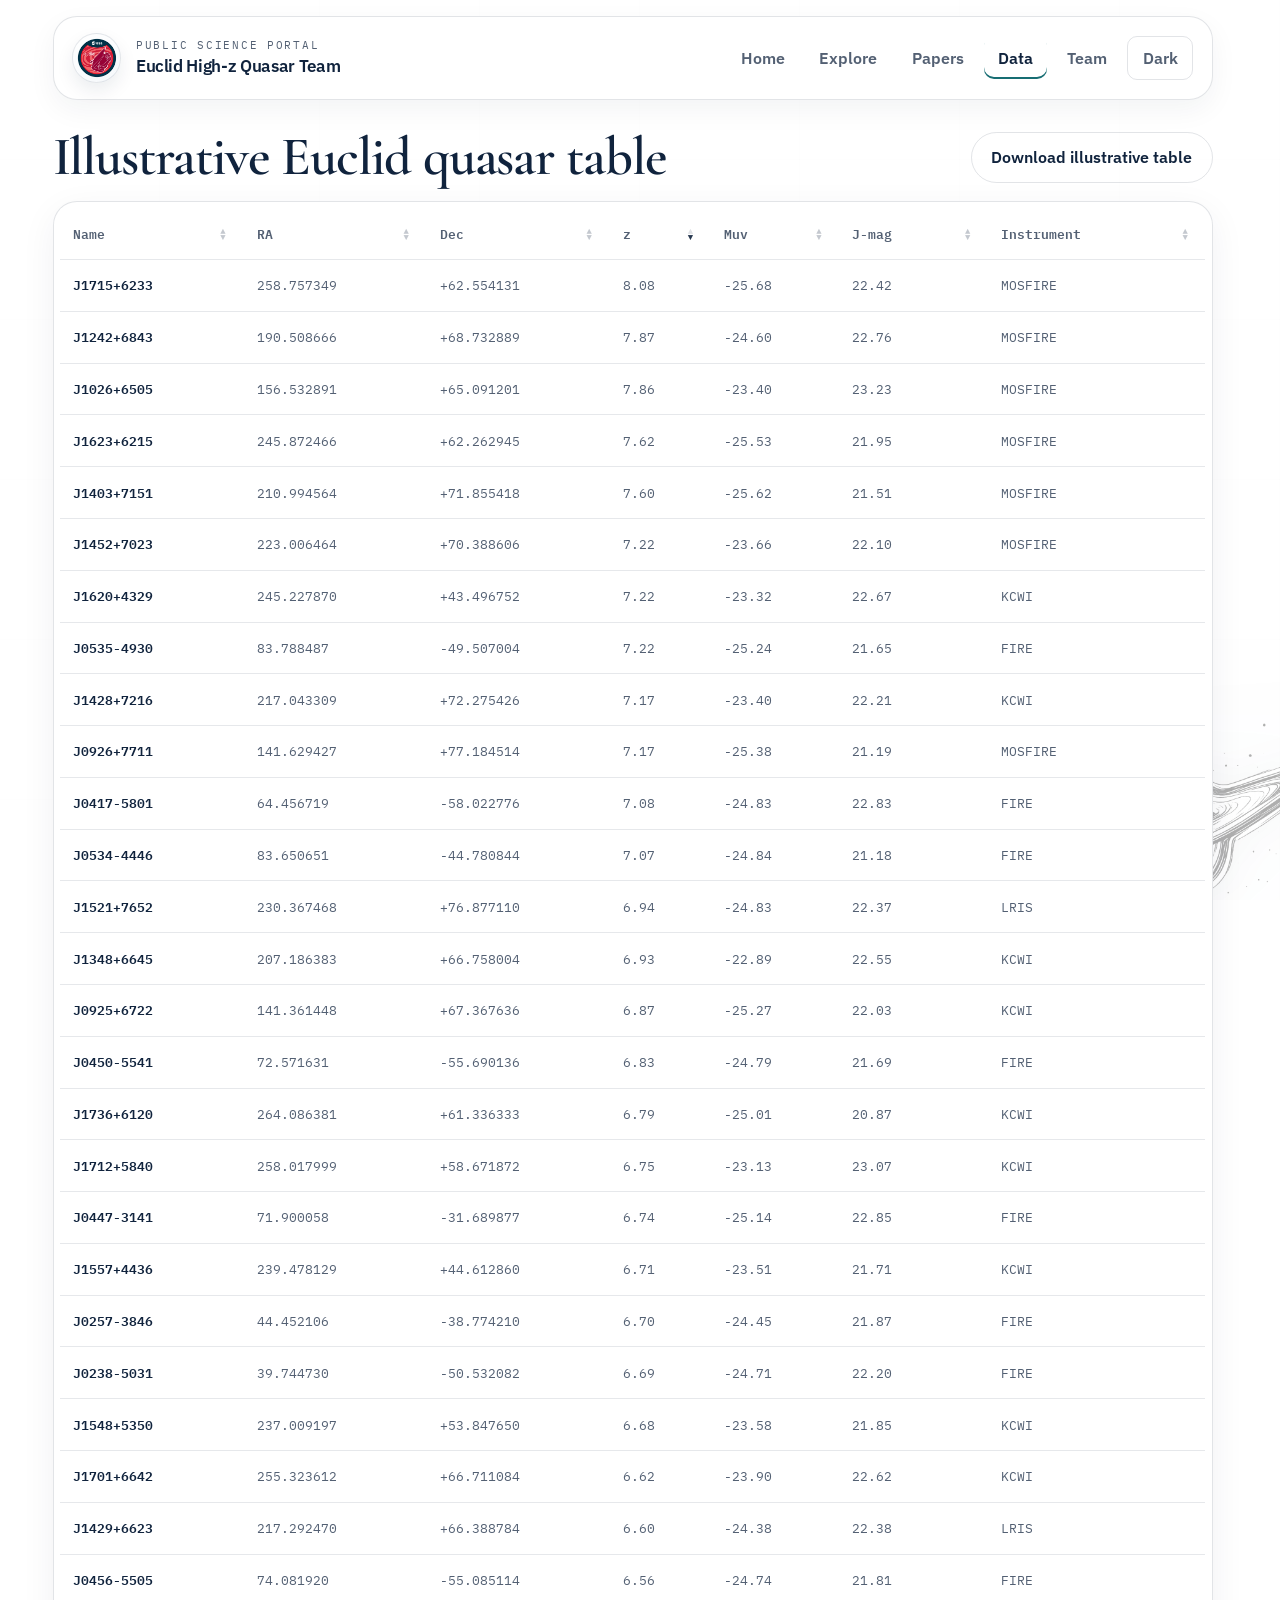
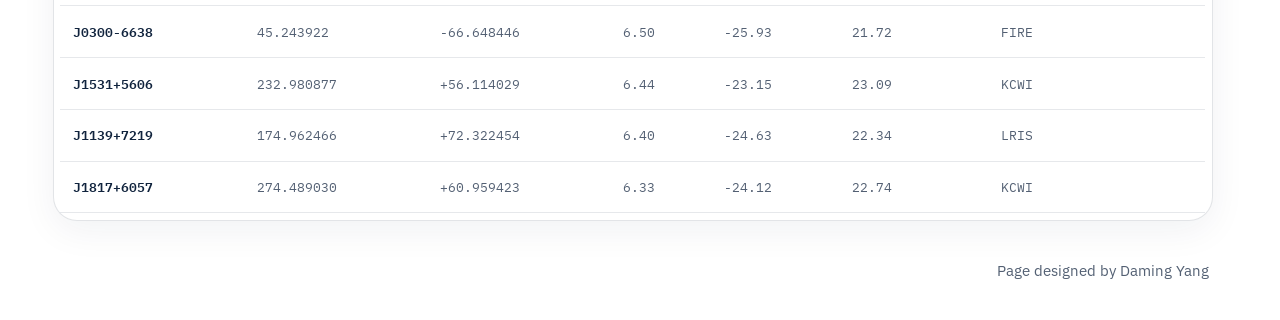
==== data.html @ b9febaca "Publish full public demo with synthetic quasar dataset" ====
<!DOCTYPE html>
<html lang="en">
  <head>
    <meta charset="UTF-8" />
    <meta name="viewport" content="width=device-width, initial-scale=1.0" />
    <title>Data | Euclid High-z Quasar Team</title>
    <meta
      name="description"
      content="Prototype public data page for the Euclid high-z quasar team."
    />
    <script>
      (function () {
        try {
          var theme = localStorage.getItem("euclid-site-theme");
          document.documentElement.dataset.theme =
            theme === "dark" || theme === "light" ? theme : "light";
        } catch (error) {
          document.documentElement.dataset.theme = "light";
        }
      })();
    </script>
    <link rel="icon" type="image/png" href="assets/logo/icon.png" />
    <link rel="preload" as="image" href="assets/test/bh.png" />
    <link rel="preload" as="image" href="assets/test/bh_light.png" />
    <link rel="stylesheet" href="assets/styles.css" />
    <script defer src="assets/published-sample.js"></script>
    <script defer src="assets/site-data.js"></script>
    <script defer src="assets/site.js"></script>
  </head>
  <body data-page="data">
    <div class="site-scene" aria-hidden="true">
      <img
        class="site-blackhole-image site-blackhole-light"
        src="assets/test/bh_light.png"
        alt=""
        loading="eager"
        decoding="async"
        fetchpriority="high"
      />
      <img
        class="site-blackhole-image site-blackhole-dark"
        src="assets/test/bh.png"
        alt=""
        loading="eager"
        decoding="async"
        fetchpriority="high"
      />
    </div>
    <div class="site-shell">
      <header class="site-header">
        <a class="brand" href="index.html">
          <img class="brand-logo" src="assets/logo/Euclid_logo.png" alt="Euclid logo" />
          <span class="brand-copy">
            <small>Public Science Portal</small>
            <strong>Euclid High-z Quasar Team</strong>
          </span>
        </a>
        <nav class="site-nav" aria-label="Primary">
          <a data-nav="home" href="index.html">Home</a>
          <a data-nav="explore" href="explore.html">Explore</a>
          <a data-nav="papers" href="papers.html">Papers</a>
          <a data-nav="data" href="data.html">Data</a>
          <a data-nav="team" href="team.html">Team</a>
          <button class="site-theme-toggle" type="button" data-theme-toggle>Dark</button>
        </nav>
      </header>

      <main>
        <section class="card-section">
          <div class="section-heading section-heading-row">
            <h2>Illustrative Euclid quasar table</h2>
            <a
              class="button secondary"
              href="downloads/euclid-published-sample.csv"
              download
              >Download illustrative table</a
            >
          </div>
          <div class="table-shell">
            <table class="catalog-table">
              <thead>
                <tr>
                  <th scope="col" aria-sort="none">
                    <button class="table-sort" type="button" data-sort-key="name" data-sort-type="string">
                      <span>Name</span>
                      <span class="table-sort-indicator" aria-hidden="true"></span>
                    </button>
                  </th>
                  <th scope="col" aria-sort="none">
                    <button class="table-sort" type="button" data-sort-key="ra" data-sort-type="number">
                      <span>RA</span>
                      <span class="table-sort-indicator" aria-hidden="true"></span>
                    </button>
                  </th>
                  <th scope="col" aria-sort="none">
                    <button class="table-sort" type="button" data-sort-key="dec" data-sort-type="number">
                      <span>Dec</span>
                      <span class="table-sort-indicator" aria-hidden="true"></span>
                    </button>
                  </th>
                  <th scope="col" aria-sort="none">
                    <button class="table-sort" type="button" data-sort-key="redshift" data-sort-type="number">
                      <span>z</span>
                      <span class="table-sort-indicator" aria-hidden="true"></span>
                    </button>
                  </th>
                  <th scope="col" aria-sort="none">
                    <button class="table-sort" type="button" data-sort-key="muv" data-sort-type="number">
                      <span>Muv</span>
                      <span class="table-sort-indicator" aria-hidden="true"></span>
                    </button>
                  </th>
                  <th scope="col" aria-sort="none">
                    <button class="table-sort" type="button" data-sort-key="jmag" data-sort-type="number">
                      <span>J-mag</span>
                      <span class="table-sort-indicator" aria-hidden="true"></span>
                    </button>
                  </th>
                  <th scope="col" aria-sort="none">
                    <button class="table-sort" type="button" data-sort-key="instrument" data-sort-type="string">
                      <span>Instrument</span>
                      <span class="table-sort-indicator" aria-hidden="true"></span>
                    </button>
                  </th>
                </tr>
              </thead>
              <tbody id="catalog-table-body"></tbody>
            </table>
          </div>
        </section>

      </main>

      <footer class="site-footer">
        <p></p>
        <p>Page designed by Daming Yang</p>
      </footer>

      <div class="catalog-popover" id="catalog-popover" hidden></div>
    </div>
  </body>
</html>
---- assets/styles.css ----
@import url("https://fonts.googleapis.com/css2?family=Cormorant+Garamond:wght@500;600;700&family=IBM+Plex+Mono:wght@400;500&family=IBM+Plex+Sans:wght@400;500;600&display=swap");

@view-transition {
  navigation: auto;
}

:root {
  --page-background: #ffffff;
  --bg: #ffffff;
  --bg-strong: #ffffff;
  --surface: #ffffff;
  --surface-strong: #ffffff;
  --surface-soft: #f8fafc;
  --surface-muted: rgba(16, 35, 61, 0.04);
  --surface-overlay: rgba(255, 255, 255, 0.98);
  --line: rgba(16, 35, 61, 0.12);
  --line-soft: rgba(16, 35, 61, 0.08);
  --ink: #10233d;
  --ink-soft: rgba(16, 35, 61, 0.72);
  --navy: #10233d;
  --teal: #176d73;
  --teal-soft: #8ec2c0;
  --coral: #d97960;
  --gold: #ccb15e;
  --shadow: 0 10px 36px rgba(16, 35, 61, 0.06);
  --header-shadow: 0 10px 28px rgba(16, 35, 61, 0.05);
  --brand-logo-bg: linear-gradient(145deg, rgba(255, 255, 255, 0.98), rgba(245, 248, 251, 0.92));
  --brand-logo-border: rgba(16, 35, 61, 0.1);
  --brand-logo-shadow: 0 8px 18px rgba(16, 35, 61, 0.08);
  --frame-strong: var(--navy);
  --frame-soft: rgba(16, 35, 61, 0.18);
  --button-primary-ink: #ffffff;
  --button-secondary-border: rgba(16, 35, 61, 0.12);
  --paper-button-active: rgba(16, 35, 61, 0.04);
  --grid-line: rgba(16, 35, 61, 0.03);
  --plot-stroke: rgba(16, 35, 61, 0.16);
  --plot-text: rgba(16, 35, 61, 0.82);
  --plot-frame-fill: rgba(247, 250, 252, 0.92);
  --plot-frame-stroke: rgba(16, 35, 61, 0.22);
  --literature-point: rgba(16, 35, 61, 0.2);
  --other-point: rgba(103, 116, 138, 0.52);
  --other-point-stroke: rgba(16, 35, 61, 0.28);
  --plot-label-color: rgba(16, 35, 61, 0.82);
  --plot-preview-shadow: 0 22px 50px rgba(16, 35, 61, 0.16);
  --plot-preview-hover-shadow: 0 24px 58px rgba(16, 35, 61, 0.2);
  --sky-boundary-stroke: rgba(0, 0, 0, 0.9);
  --sky-grid-stroke: rgba(240, 236, 228, 0.18);
  --sky-label-color: rgba(244, 241, 232, 0.86);
  --sky-axis-label-color: rgba(0, 0, 0, 0.88);
  --sky-footprint-stroke: #78d6ef;
  --sky-galactic-stroke: rgba(244, 241, 232, 0.68);
  --sky-point-fill: #efaa91;
  --sky-point-stroke: rgba(244, 241, 232, 0.9);
  --sky-point-glow: rgba(239, 170, 145, 0.38);
  --popover-shadow: 0 30px 80px rgba(16, 35, 61, 0.16);
  --modal-backdrop: rgba(16, 35, 61, 0.26);
  --control-border-strong: rgba(16, 35, 61, 0.22);
  --table-row-line: rgba(16, 35, 61, 0.1);
  --euclid-point-stroke: rgba(16, 35, 61, 0.74);
  --euclid-point-glow: rgba(16, 35, 61, 0.14);
  --avatar-surface: linear-gradient(145deg, rgba(241, 246, 248, 0.96), rgba(230, 238, 242, 0.92));
  --avatar-figure: rgba(16, 35, 61, 0.9);
  --avatar-accent: rgba(23, 109, 115, 0.18);
  --popup-surface: #ffffff;
  --popup-surface-soft: #f8fafc;
  --popup-line: rgba(16, 35, 61, 0.12);
  --popup-line-soft: rgba(16, 35, 61, 0.08);
  --popup-ink: #10233d;
  --popup-ink-soft: rgba(16, 35, 61, 0.72);
  --theme-toggle-background: transparent;
  --theme-toggle-border: rgba(16, 35, 61, 0.12);
  --theme-toggle-ink: var(--ink-soft);
  --theme-bh-image: url("test/bh_light.png");
  --theme-bh-opacity: 0.32;
  --theme-bh-blend: multiply;
  --theme-bh-shadow:
    drop-shadow(0 0 16px rgba(16, 35, 61, 0.06))
    drop-shadow(0 0 48px rgba(16, 35, 61, 0.08));
  --radius-lg: 24px;
  --radius-md: 16px;
  --radius-sm: 12px;
  --content-width: min(1160px, calc(100vw - 2rem));
}

html[data-theme="dark"] {
  --page-background:
    radial-gradient(circle at 18% 16%, rgba(148, 155, 168, 0.1), transparent 26%),
    radial-gradient(circle at 78% 18%, rgba(255, 255, 255, 0.04), transparent 24%),
    radial-gradient(circle at 82% 84%, rgba(255, 255, 255, 0.03), transparent 20%),
    linear-gradient(180deg, #070809 0%, #090b0d 48%, #020203 100%);
  --bg: #070809;
  --bg-strong: rgba(7, 13, 27, 0.82);
  --surface: rgba(7, 13, 27, 0.76);
  --surface-strong: rgba(7, 13, 27, 0.82);
  --surface-soft: rgba(16, 26, 42, 0.9);
  --surface-muted: rgba(244, 241, 232, 0.08);
  --surface-overlay: rgba(10, 16, 29, 0.98);
  --line: rgba(221, 233, 255, 0.18);
  --line-soft: rgba(221, 233, 255, 0.12);
  --ink: #f5f8ff;
  --ink-soft: rgba(226, 235, 255, 0.76);
  --navy: #f4f1e8;
  --teal: #70c8f1;
  --teal-soft: #8ec2c0;
  --coral: #e59b83;
  --gold: #dfcb86;
  --shadow: 0 24px 60px rgba(0, 0, 0, 0.28);
  --header-shadow: 0 24px 60px rgba(0, 0, 0, 0.28);
  --brand-logo-bg: linear-gradient(145deg, rgba(17, 28, 48, 0.96), rgba(10, 17, 29, 0.96));
  --brand-logo-border: rgba(221, 233, 255, 0.14);
  --brand-logo-shadow: 0 8px 24px rgba(0, 0, 0, 0.28);
  --frame-strong: rgba(244, 241, 232, 0.96);
  --frame-soft: rgba(240, 236, 228, 0.82);
  --button-primary-ink: #08090b;
  --button-secondary-border: rgba(221, 233, 255, 0.18);
  --paper-button-active: rgba(244, 241, 232, 0.08);
  --grid-line: rgba(240, 236, 228, 0.06);
  --plot-stroke: rgba(240, 236, 228, 0.14);
  --plot-text: rgba(226, 235, 255, 0.78);
  --plot-frame-fill: rgba(10, 16, 29, 0.76);
  --plot-frame-stroke: rgba(221, 233, 255, 0.18);
  --literature-point: rgba(240, 236, 228, 0.24);
  --other-point: rgba(214, 213, 210, 0.34);
  --other-point-stroke: rgba(244, 241, 232, 0.18);
  --plot-label-color: rgba(226, 235, 255, 0.72);
  --plot-preview-shadow: 0 24px 58px rgba(0, 0, 0, 0.34);
  --plot-preview-hover-shadow: 0 26px 64px rgba(0, 0, 0, 0.42);
  --sky-boundary-stroke: rgba(244, 241, 232, 0.32);
  --sky-grid-stroke: rgba(240, 236, 228, 0.18);
  --sky-label-color: rgba(244, 241, 232, 0.86);
  --sky-axis-label-color: rgba(244, 241, 232, 0.86);
  --sky-footprint-stroke: #78d6ef;
  --sky-galactic-stroke: rgba(244, 241, 232, 0.68);
  --sky-point-fill: #efaa91;
  --sky-point-stroke: rgba(244, 241, 232, 0.9);
  --sky-point-glow: rgba(239, 170, 145, 0.38);
  --popover-shadow: 0 30px 80px rgba(0, 0, 0, 0.42);
  --modal-backdrop: rgba(3, 8, 15, 0.58);
  --control-border-strong: rgba(221, 233, 255, 0.22);
  --table-row-line: rgba(221, 233, 255, 0.12);
  --euclid-point-stroke: rgba(244, 241, 232, 0.88);
  --euclid-point-glow: rgba(239, 170, 145, 0.26);
  --avatar-surface: linear-gradient(145deg, rgba(18, 29, 47, 0.96), rgba(11, 18, 31, 0.94));
  --avatar-figure: rgba(244, 241, 232, 0.94);
  --avatar-accent: rgba(112, 200, 241, 0.16);
  --theme-toggle-background: rgba(244, 241, 232, 0.06);
  --theme-toggle-border: rgba(244, 241, 232, 0.18);
  --theme-toggle-ink: #f4f1e8;
  --theme-bh-image: url("test/bh.png");
  --theme-bh-opacity: 0.74;
  --theme-bh-blend: screen;
  --theme-bh-shadow:
    drop-shadow(0 0 18px rgba(255, 214, 164, 0.08))
    drop-shadow(0 0 80px rgba(255, 214, 164, 0.08));
}

* {
  box-sizing: border-box;
}

html {
  scroll-behavior: smooth;
  overflow-y: scroll;
  scrollbar-gutter: stable;
}

body {
  margin: 0;
  color: var(--ink);
  font-family: "IBM Plex Sans", sans-serif;
  background: var(--page-background);
  min-height: 100vh;
}

body.has-modal {
  overflow: hidden;
}

main {
  view-transition-name: page-main;
}

.brand-logo {
  view-transition-name: brand-logo;
}

.brand-copy {
  view-transition-name: brand-copy;
}

.site-nav [data-nav="home"] {
  view-transition-name: nav-home;
}

.site-nav [data-nav="explore"] {
  view-transition-name: nav-explore;
}

.site-nav [data-nav="papers"] {
  view-transition-name: nav-papers;
}

.site-nav [data-nav="data"] {
  view-transition-name: nav-data;
}

.site-nav [data-nav="team"] {
  view-transition-name: nav-team;
}

::view-transition-old(page-main) {
  animation: page-fade-out 150ms ease both;
}

::view-transition-new(page-main) {
  animation: page-fade-in 240ms cubic-bezier(0.2, 0.8, 0.2, 1) both;
}

::view-transition-old(brand-logo),
::view-transition-new(brand-logo),
::view-transition-old(brand-copy),
::view-transition-new(brand-copy),
::view-transition-old(nav-home),
::view-transition-new(nav-home),
::view-transition-old(nav-explore),
::view-transition-new(nav-explore),
::view-transition-old(nav-papers),
::view-transition-new(nav-papers),
::view-transition-old(nav-data),
::view-transition-new(nav-data),
::view-transition-old(nav-team),
::view-transition-new(nav-team) {
  animation-duration: 180ms;
  animation-timing-function: ease;
}

@keyframes page-fade-out {
  from {
    opacity: 1;
    transform: translateY(0);
  }

  to {
    opacity: 0;
    transform: translateY(8px);
  }
}

@keyframes page-fade-in {
  from {
    opacity: 0;
    transform: translateY(10px);
  }

  to {
    opacity: 1;
    transform: translateY(0);
  }
}

body::before {
  content: "";
  position: fixed;
  inset: 0;
  pointer-events: none;
  background:
    linear-gradient(90deg, transparent 0, transparent calc(100% - 1px), var(--grid-line) calc(100% - 1px)),
    linear-gradient(180deg, transparent 0, transparent calc(100% - 1px), var(--grid-line) calc(100% - 1px));
  background-size: 160px 160px;
  opacity: 0.22;
}

.site-scene {
  position: fixed;
  inset: 0;
  overflow: hidden;
  pointer-events: none;
  z-index: 0;
}

.site-blackhole-image {
  position: absolute;
  right: clamp(-14rem, -10vw, -4rem);
  bottom: clamp(-12rem, -11vh, -4rem);
  width: clamp(30rem, 36vmax, 64rem);
  max-width: 62vw;
  aspect-ratio: 3 / 2;
  object-fit: contain;
  filter: var(--theme-bh-shadow);
  mix-blend-mode: var(--theme-bh-blend);
  opacity: 0;
  will-change: opacity, transform;
  transform: translateZ(0);
}

html[data-theme="light"] .site-blackhole-light {
  opacity: var(--theme-bh-opacity);
}

html[data-theme="dark"] .site-blackhole-dark {
  opacity: var(--theme-bh-opacity);
}

.plot-frame {
  fill: var(--plot-frame-fill);
  stroke: var(--plot-frame-stroke);
}

.plot-frame-outline {
  fill: none;
  stroke: var(--plot-frame-stroke);
  stroke-width: 1.1px;
  pointer-events: none;
}

a {
  color: inherit;
  text-decoration: none;
}

img {
  display: block;
  max-width: 100%;
}

.site-shell {
  width: var(--content-width);
  margin: 0 auto;
  padding: 1rem 0 2.5rem;
}

.site-header,
.site-footer,
.hero,
.plot-section,
.card-section,
.split-callout {
  position: relative;
  z-index: 1;
}

.site-header {
  display: flex;
  align-items: center;
  justify-content: space-between;
  gap: 1rem;
  margin-bottom: 2rem;
  padding: 1rem 1.15rem;
  border: 1px solid var(--line);
  border-radius: var(--radius-lg);
  background: var(--surface-strong);
  backdrop-filter: blur(10px);
  box-shadow: var(--header-shadow);
}

.brand {
  display: inline-flex;
  align-items: center;
  gap: 0.9rem;
}

.brand-copy {
  display: flex;
  flex-direction: column;
  gap: 0.12rem;
}

.brand strong,
.site-nav a,
.button,
.download-link {
  font-weight: 600;
}

.brand small,
.metric-strip span,
.plot-header span,
.small-note,
.site-footer p:last-child {
  color: var(--ink-soft);
}

.brand strong {
  font-size: 1.08rem;
  letter-spacing: -0.02em;
}

.brand small {
  text-transform: uppercase;
  letter-spacing: 0.16em;
  font-size: 0.68rem;
  font-family: "IBM Plex Mono", monospace;
}

.brand-logo {
  width: 3.1rem;
  height: 3.1rem;
  padding: 0.24rem;
  border-radius: 999px;
  background: var(--brand-logo-bg);
  border: 1px solid var(--brand-logo-border);
  box-shadow: var(--brand-logo-shadow);
  object-fit: contain;
  flex-shrink: 0;
}

.brand-mark {
  display: grid;
  place-items: center;
  width: 2.8rem;
  height: 2.8rem;
  border-radius: 12px;
  background: var(--navy);
  color: #fff;
  font-family: "IBM Plex Mono", monospace;
  letter-spacing: 0.08em;
}

.site-nav {
  display: flex;
  gap: 0.35rem;
  flex-wrap: wrap;
  align-items: center;
}

.site-nav a,
.site-theme-toggle {
  padding: 0.7rem 0.9rem;
  border-radius: 10px;
  color: var(--ink-soft);
  transition: color 150ms ease, box-shadow 150ms ease, background-color 150ms ease, transform 120ms ease, border-color 150ms ease;
}

.site-nav a.is-active {
  background: transparent;
  color: var(--ink);
  box-shadow: inset 0 -2px 0 var(--teal);
}

.site-theme-toggle {
  border: 1px solid var(--theme-toggle-border);
  background: var(--theme-toggle-background);
  color: var(--theme-toggle-ink);
  font: inherit;
  font-weight: 600;
  cursor: pointer;
}

.hero,
.split-callout {
  display: grid;
  grid-template-columns: minmax(0, 1.7fr) minmax(280px, 0.95fr);
  gap: 1.5rem;
  align-items: stretch;
}

.page-hero {
  margin-bottom: 2.4rem;
}

.team-intro-panel,
.hero-copy,
.hero-panel,
.plot-card,
.detail-card,
.info-card,
.paper-card,
.cutout-card,
.team-card,
.split-callout,
.table-shell {
  border: 1px solid var(--line);
  background: var(--surface);
  backdrop-filter: blur(16px);
  box-shadow: var(--shadow);
}

.team-intro-panel,
.hero-copy,
.hero-panel,
.split-callout {
  padding: clamp(1.4rem, 2vw, 2rem);
  border-radius: var(--radius-lg);
}

.team-intro-panel {
  background: var(--surface-strong);
  border-top: 4px solid var(--frame-soft);
}

.team-intro-layout {
  display: grid;
  grid-template-columns: minmax(220px, 0.75fr) minmax(0, 1.5fr);
  gap: 1.8rem;
  align-items: center;
}

.team-intro-copy h1 {
  font-size: clamp(2.5rem, 3.8vw, 3.5rem);
  max-width: none;
  white-space: nowrap;
  margin-bottom: 1rem;
}

.team-intro-copy .lede {
  margin-bottom: 1rem;
}

.hero-copy {
  min-height: 26rem;
  display: flex;
  flex-direction: column;
  justify-content: space-between;
  background: var(--surface-strong);
  color: var(--ink);
  border-top: 4px solid var(--frame-strong);
}

.hero-copy h1 {
  font-size: clamp(1.95rem, 3.4vw, 3.15rem);
  max-width: none;
}

.hero-title-line {
  display: block;
  white-space: nowrap;
}

.hero-copy .lede,
.hero-copy .eyebrow {
  color: var(--ink-soft);
}

.hero-panel {
  display: flex;
  flex-direction: column;
  justify-content: space-between;
  min-height: 26rem;
  background: var(--surface-strong);
  border-top: 4px solid var(--frame-soft);
}

.hero-panel.narrow {
  min-height: auto;
}

.team-consortium-logo {
  width: min(100%, 18rem);
  padding: 0.85rem 1rem;
  border-radius: 20px;
  background: var(--surface-strong);
  border: 1px solid var(--line-soft);
  object-fit: contain;
}

.eyebrow {
  margin: 0 0 0.7rem;
  text-transform: uppercase;
  letter-spacing: 0.18em;
  font-size: 0.72rem;
  font-family: "IBM Plex Mono", monospace;
  color: var(--teal);
}

h1,
h2,
h3 {
  margin: 0;
  font-family: "Cormorant Garamond", serif;
  font-weight: 600;
  letter-spacing: -0.02em;
}

h1 {
  font-size: clamp(2.7rem, 5.2vw, 4.8rem);
  line-height: 0.94;
  max-width: 12ch;
}

h2 {
  font-size: clamp(2.4rem, 5vw, 3.4rem);
  line-height: 0.95;
}

h3 {
  font-size: clamp(1.6rem, 3vw, 2rem);
}

.detail-card h3 {
  font-family: "IBM Plex Sans", sans-serif;
  font-size: clamp(1.85rem, 2.5vw, 2.25rem);
  font-weight: 600;
  letter-spacing: -0.03em;
  line-height: 1.05;
}

.lede,
.section-heading p,
.detail-card p,
.paper-card p,
.cutout-card p,
.team-card p,
.split-callout p,
.info-card p,
.hero-panel p {
  font-size: 1.02rem;
  line-height: 1.7;
}

.hero-actions {
  display: flex;
  gap: 0.9rem;
  flex-wrap: wrap;
  margin-top: 1.6rem;
}

.button,
.download-link {
  display: inline-flex;
  align-items: center;
  justify-content: center;
  gap: 0.45rem;
  width: fit-content;
  padding: 0.9rem 1.2rem;
  border-radius: 999px;
  border: 1px solid transparent;
  transition: transform 120ms ease, border-color 120ms ease, background 120ms ease;
}

.button:hover,
.download-link:hover,
.site-nav a:hover,
.site-theme-toggle:hover {
  transform: translateY(-1px);
}

.button.primary {
  background: var(--navy);
  color: var(--button-primary-ink);
}

.button.small {
  padding: 0.62rem 0.95rem;
  font-size: 0.92rem;
}

.button.secondary,
.download-link {
  background: transparent;
  border-color: var(--button-secondary-border);
}

.button:disabled {
  opacity: 0.46;
  cursor: not-allowed;
  transform: none;
}

.metric-strip {
  display: grid;
  gap: 0.8rem;
}

.metric-strip article {
  display: flex;
  justify-content: space-between;
  align-items: baseline;
  gap: 0.8rem;
  padding: 0.85rem 0 0.9rem;
  border-bottom: 1px solid var(--line);
}

.metric-strip strong {
  font-size: clamp(1.7rem, 4vw, 2.6rem);
  color: var(--navy);
}

.plot-section,
.card-section {
  margin-top: 2rem;
}

.section-heading {
  display: grid;
  gap: 0.3rem;
  margin-bottom: 1.1rem;
  max-width: 48rem;
}

.section-heading-row {
  display: flex;
  align-items: center;
  justify-content: space-between;
  gap: 1rem;
  max-width: none;
}

.plot-layout {
  display: grid;
  grid-template-columns: minmax(0, 2fr) minmax(300px, 0.95fr);
  gap: 1.3rem;
  align-items: stretch;
}

.plot-card,
.detail-card,
.info-card,
.paper-card,
.cutout-card,
.team-card,
.table-shell {
  border-radius: var(--radius-lg);
}

.plot-card {
  position: relative;
  padding: 1.1rem 1.1rem 0.9rem;
  background: var(--surface-strong);
}

.plot-header {
  display: flex;
  align-items: center;
  justify-content: space-between;
  gap: 1rem;
  margin-bottom: 0.8rem;
}

.plot-toolbar {
  display: flex;
  align-items: center;
  justify-content: space-between;
  gap: 1rem;
  margin-bottom: 0.65rem;
}

.plot-instruction {
  margin: 0;
  color: var(--ink-soft);
  font-size: 0.94rem;
}

.plot-actions {
  display: flex;
  gap: 0.65rem;
  flex-wrap: wrap;
}

.plot-stage {
  position: relative;
}

.plot-header strong {
  display: block;
  margin-bottom: 0.2rem;
}

.legend {
  display: flex;
  gap: 0.8rem;
  flex-wrap: wrap;
  font-size: 0.9rem;
}

.legend span {
  display: inline-flex;
  align-items: center;
  gap: 0.45rem;
}

.legend-dot {
  width: 0.75rem;
  height: 0.75rem;
  border-radius: 50%;
  display: inline-block;
}

.legend-dot.pilot {
  background: var(--gold);
}

.legend-dot.confirmed {
  background: var(--teal);
}

.legend-dot.candidate {
  background: var(--coral);
}

.legend-dot.published {
  background: var(--teal);
}

.legend-dot.euclid {
  background: #d97f69;
  border-radius: 3px;
}

.legend-dot.other {
  background: rgba(128, 128, 128, 0.65);
  border-radius: 3px;
}

.legend-dot.sky-quasar {
  background: var(--sky-point-fill);
  box-shadow: inset 0 0 0 1px var(--sky-point-stroke);
}

.legend-dot.footprint {
  background: transparent;
  border: 2px solid var(--sky-footprint-stroke);
  border-radius: 3px;
}

.legend-dot.galactic {
  width: 1rem;
  height: 0;
  border-radius: 0;
  border-top: 2px dashed var(--sky-galactic-stroke);
}

.quasar-plot {
  width: 100%;
  height: auto;
  display: block;
  overflow: visible;
  user-select: none;
  -webkit-user-select: none;
}

.quasar-plot *,
.plot-label,
.axis-label {
  user-select: none;
  -webkit-user-select: none;
}

.plot-reset-floating {
  position: absolute;
  top: calc(7% + 0.8rem);
  right: calc(4.5% + 1.45rem);
  z-index: 6;
  padding: 0;
  border: 0;
  background: transparent;
  color: var(--ink-soft);
  font: inherit;
  font-size: 0.94rem;
  font-weight: 600;
  line-height: 1;
  text-decoration: underline;
  text-decoration-thickness: 1px;
  text-underline-offset: 0.18em;
  cursor: pointer;
}

.plot-reset-floating:hover,
.plot-reset-floating:focus-visible {
  color: var(--navy);
}

.plot-reset-floating:disabled {
  opacity: 0.34;
  cursor: default;
}

.plot-point-preview {
  position: absolute;
  z-index: 8;
  width: min(320px, calc(100% - 2rem));
}

.plot-point-preview-wide {
  width: min(420px, calc(100% - 2rem));
}

.plot-point-preview[hidden] {
  display: none;
}

.plot-point-preview-card {
  border: 1px solid var(--popup-line);
  border-radius: 16px;
  background: var(--popup-surface);
  box-shadow: var(--plot-preview-shadow);
  padding: 0.55rem;
}

.sky-map-card {
  padding: 1.1rem 1.1rem 1rem;
  background: var(--surface-strong);
}

.sky-map-stage {
  position: relative;
  aspect-ratio: 12 / 7;
}

.sky-map-background-canvas {
  position: absolute;
  inset: 0;
  width: 100%;
  height: 100%;
  display: block;
  pointer-events: none;
  z-index: 0;
}

.sky-map {
  position: relative;
  z-index: 1;
  width: 100%;
  height: auto;
  display: block;
  overflow: visible;
  user-select: none;
  -webkit-user-select: none;
}

.sky-map * {
  user-select: none;
  -webkit-user-select: none;
}

.sky-map-background {
  fill: transparent;
  pointer-events: none;
}

.sky-map-outline {
  fill: none;
  stroke: var(--sky-boundary-stroke);
  stroke-width: 1.7px;
  pointer-events: none;
}

.sky-map-grid {
  fill: none;
  stroke: var(--sky-grid-stroke);
  stroke-width: 1.35px;
  pointer-events: none;
}

.sky-map-footprint {
  fill: none;
  stroke: var(--sky-footprint-stroke);
  stroke-width: 2.2px;
  stroke-linecap: round;
  stroke-linejoin: round;
  pointer-events: none;
}

.sky-map-galactic {
  fill: none;
  stroke: var(--sky-galactic-stroke);
  stroke-width: 2px;
  stroke-dasharray: 10 6;
  stroke-linecap: round;
  pointer-events: none;
}

.sky-map-point {
  cursor: pointer;
  fill: var(--sky-point-fill);
  stroke: var(--sky-point-stroke);
  stroke-width: 1.8px;
  transition: stroke-width 120ms ease, filter 120ms ease;
}

.sky-map-point:hover,
.sky-map-point:focus,
.sky-map-point.is-active {
  stroke-width: 2.5px;
  filter: drop-shadow(0 0 12px var(--sky-point-glow));
}

.sky-map-label {
  fill: var(--sky-label-color);
  font-family: "IBM Plex Mono", monospace;
  font-size: 12.5px;
  font-weight: 500;
}

.sky-map-axis-label {
  fill: var(--sky-axis-label-color);
  font-family: "IBM Plex Mono", monospace;
  font-size: 12.5px;
  font-weight: 500;
}

.sky-map-note {
  margin: 0.9rem 0 0;
  color: var(--ink-soft);
  font-size: 0.92rem;
}

.plot-point-preview-card.is-expandable {
  cursor: zoom-in;
  transition: transform 120ms ease, box-shadow 120ms ease;
}

.plot-point-preview-card.is-expandable:hover,
.plot-point-preview-card.is-expandable:focus-visible {
  transform: translateY(-1px);
  box-shadow: var(--plot-preview-hover-shadow);
}

.plot-point-preview-card img {
  display: block;
  width: 100%;
  border-radius: 12px;
  border: 1px solid var(--popup-line-soft);
  background: var(--popup-surface-soft);
}

.plot-point-preview-cutout {
  margin-top: 0.45rem;
}

.detail-card {
  padding: 1.4rem 1rem 1.4rem 1.4rem;
  min-height: 26rem;
  background: var(--surface-strong);
  overflow: hidden;
}

.detail-card-scroll {
  display: flex;
  flex-direction: column;
  gap: 0.95rem;
  min-height: 0;
  height: 100%;
  overflow-y: auto;
  padding-right: 0.45rem;
  scrollbar-gutter: stable;
  scrollbar-width: thin;
  scrollbar-color: var(--line-strong) transparent;
}

.detail-card-scroll::-webkit-scrollbar {
  width: 10px;
}

.detail-card-scroll::-webkit-scrollbar-track {
  background: transparent;
}

.detail-card-scroll::-webkit-scrollbar-thumb {
  background: var(--line-strong);
  border-radius: 999px;
  border: 2px solid transparent;
  background-clip: padding-box;
}

.detail-card-scroll ul {
  margin: 0.45rem 0 0;
  padding: 0 0 0 1.15rem;
}

.detail-card-scroll li {
  margin-bottom: 0.5rem;
}

.detail-card-scroll > * {
  margin-top: 0;
  margin-bottom: 0;
}

.detail-grid {
  display: grid;
  grid-template-columns: repeat(2, minmax(0, 1fr));
  gap: 0.9rem;
}

.detail-grid article {
  padding: 0.85rem;
  border-radius: var(--radius-sm);
  background: var(--surface-strong);
  border: 1px solid var(--line-soft);
}

.detail-grid span,
.paper-meta,
.catalog-table,
.mono {
  font-family: "IBM Plex Mono", monospace;
  font-size: 0.84rem;
}

.detail-grid strong {
  display: block;
  margin-top: 0.35rem;
  font-size: 1rem;
  font-family: "IBM Plex Sans", sans-serif;
}

.detail-linked-papers {
  padding-top: 0.1rem;
}

.detail-linked-papers a {
  color: var(--ink);
  text-decoration: none;
}

.detail-linked-papers a:hover,
.detail-linked-papers a:focus-visible {
  color: var(--accent);
  text-decoration: underline;
}

.three-up,
.paper-grid,
.cutout-grid,
.team-grid {
  display: grid;
  gap: 1rem;
}

.three-up {
  grid-template-columns: repeat(3, minmax(0, 1fr));
}

.paper-grid {
  grid-template-columns: repeat(2, minmax(0, 1fr));
}

.paper-grid.compact {
  grid-template-columns: repeat(3, minmax(0, 1fr));
}

.cutout-grid,
.team-grid {
  grid-template-columns: repeat(3, minmax(0, 1fr));
}

.team-grid {
  grid-template-columns: repeat(5, minmax(0, 1fr));
}

.team-grid.is-list {
  grid-template-columns: repeat(2, minmax(0, 1fr));
  gap: 0 1.4rem;
}

.team-grid.is-list .team-card {
  padding: 1rem 0;
  border: 0;
  border-bottom: 1px solid var(--table-row-line);
  border-radius: 0;
  background: transparent;
  box-shadow: none;
}

.team-grid.is-list .team-card:nth-last-child(-n + 2) {
  border-bottom: 0;
}

.team-grid.is-list .team-card h3 {
  margin-bottom: 0.2rem;
}

@media (max-width: 1180px) {
  .team-grid {
    grid-template-columns: repeat(4, minmax(0, 1fr));
  }

  .team-grid.is-list {
    grid-template-columns: repeat(2, minmax(0, 1fr));
  }
}

.info-card,
.paper-card,
.cutout-card,
.team-card {
  padding: 1.25rem;
}

.paper-card,
.cutout-card,
.team-card {
  background: var(--surface-strong);
}

.paper-link-block {
  display: block;
  color: inherit;
  text-decoration: none;
}

.paper-link-block:hover h3,
.paper-link-block:focus-visible h3 {
  text-decoration: underline;
  text-underline-offset: 0.14em;
}

.paper-toolbar {
  display: flex;
  align-items: flex-start;
  justify-content: space-between;
  gap: 1rem;
  margin-bottom: 1rem;
}

.paper-filters,
.paper-view-toggle {
  display: flex;
  flex-wrap: wrap;
  gap: 0.55rem;
}

.paper-filter-button {
  padding: 0.48rem 0.78rem;
  border-radius: 999px;
  border: 1px solid var(--line);
  background: var(--surface-strong);
  color: var(--ink-soft);
  font: inherit;
  font-size: 0.92rem;
  cursor: pointer;
  transition: color 120ms ease, border-color 120ms ease, background-color 120ms ease;
}

.paper-filter-button:hover,
.paper-filter-button:focus-visible {
  color: var(--navy);
  border-color: var(--control-border-strong);
}

.paper-filter-button.is-active {
  color: var(--navy);
  border-color: var(--line);
  background: var(--paper-button-active);
}

.paper-view-toggle {
  align-items: center;
  gap: 0.45rem;
}

.paper-view-button {
  padding: 0;
  border: 0;
  background: transparent;
  color: var(--ink-soft);
  font: inherit;
  font-size: 0.94rem;
  font-weight: 600;
  cursor: pointer;
  text-decoration: none;
  text-underline-offset: 0.18em;
  text-decoration-thickness: 1px;
  transition: color 120ms ease, text-decoration-color 120ms ease;
}

.paper-view-button:hover,
.paper-view-button:focus-visible {
  color: var(--navy);
}

.paper-view-button.is-active {
  color: var(--navy);
  text-decoration: underline;
}

.paper-view-separator {
  color: var(--ink-soft);
}

.paper-grid.is-list {
  display: block;
}

.paper-grid.is-list .paper-card {
  padding: 1rem 0;
  border: 0;
  border-bottom: 1px solid var(--table-row-line);
  border-radius: 0;
  background: transparent;
  box-shadow: none;
}

.paper-grid.is-list .paper-card:first-child {
  padding-top: 0;
}

.paper-grid.is-list .paper-card:last-child {
  border-bottom: 0;
  padding-bottom: 0;
}

.paper-empty-state {
  max-width: 32rem;
}

.tag-row {
  display: flex;
  gap: 0.45rem;
  flex-wrap: wrap;
  margin-top: 1rem;
}

.tag {
  padding: 0.35rem 0.6rem;
  border-radius: 999px;
  background: var(--surface-muted);
  font-size: 0.86rem;
}

.paper-meta,
.member-role,
.catalog-table td,
.catalog-table th,
.small-note {
  color: var(--ink-soft);
}

.cutout-thumb,
.team-figure {
  margin-bottom: 1rem;
  border-radius: 18px;
  overflow: hidden;
  border: 1px solid var(--line);
  background: var(--surface-muted);
}

.cutout-thumb img,
.team-figure img {
  width: 100%;
  aspect-ratio: 1 / 1;
  object-fit: cover;
}

.team-figure-placeholder {
  display: grid;
  place-items: center;
  aspect-ratio: 1 / 1;
  background: var(--avatar-surface);
}

.team-avatar-placeholder {
  position: relative;
  width: 68%;
  height: 68%;
}

.team-avatar-placeholder::before {
  content: "";
  position: absolute;
  top: 4%;
  left: 50%;
  width: 34%;
  aspect-ratio: 1 / 1;
  border-radius: 50%;
  transform: translateX(-50%);
  background: var(--avatar-figure);
  box-shadow: 0 0 0 10px var(--avatar-accent);
}

.team-avatar-placeholder::after {
  content: "";
  position: absolute;
  left: 50%;
  bottom: 2%;
  width: 82%;
  height: 48%;
  transform: translateX(-50%);
  border-radius: 52% 52% 18% 18% / 86% 86% 14% 14%;
  background: var(--avatar-figure);
}

.team-card h3 {
  margin-bottom: 0.35rem;
}

.member-role {
  margin: 0;
}

.split-callout {
  margin-top: 2rem;
  grid-template-columns: minmax(0, 1.1fr) minmax(0, 1fr) auto;
  align-items: center;
  background: var(--surface-strong);
  border-top: 4px solid var(--teal);
}

.download-panel {
  gap: 0.9rem;
}

.download-link {
  width: 100%;
}

.table-shell {
  padding: 0.4rem;
  overflow: auto;
  background: var(--surface-strong);
}

.catalog-table {
  width: 100%;
  border-collapse: collapse;
}

.catalog-table th,
.catalog-table td {
  padding: 0.9rem 0.85rem;
  text-align: left;
  border-bottom: 1px solid var(--table-row-line);
  white-space: nowrap;
}

.table-sort {
  display: inline-flex;
  align-items: center;
  justify-content: space-between;
  gap: 0.45rem;
  width: 100%;
  padding: 0;
  border: 0;
  background: transparent;
  color: inherit;
  font: inherit;
  font-weight: 600;
  cursor: pointer;
}

.table-sort:hover,
.table-sort:focus-visible {
  color: var(--navy);
}

.table-sort-indicator {
  display: inline-grid;
  grid-template-rows: repeat(2, 0.45rem);
  align-items: center;
  justify-items: center;
  min-width: 0.8rem;
  color: var(--ink-soft);
  text-align: right;
  line-height: 1;
}

.table-sort-indicator::before,
.table-sort-indicator::after {
  font-size: 0.56rem;
  opacity: 0.34;
}

.table-sort-indicator::before {
  content: "\25B2";
}

.table-sort-indicator::after {
  content: "\25BC";
  margin-top: -0.1rem;
}

.catalog-table th[aria-sort="ascending"] .table-sort-indicator::before {
  opacity: 0.9;
  color: var(--navy);
}

.catalog-table th[aria-sort="ascending"] .table-sort-indicator::after {
  opacity: 0.18;
}

.catalog-table th[aria-sort="descending"] .table-sort-indicator::before {
  opacity: 0.18;
}

.catalog-table th[aria-sort="descending"] .table-sort-indicator::after {
  opacity: 0.9;
  color: var(--navy);
}

.table-link {
  border: 0;
  padding: 0;
  background: transparent;
  color: var(--navy);
  font: inherit;
  font-weight: 600;
  cursor: pointer;
}

.table-link:hover,
.table-link:focus-visible {
  text-decoration: underline;
  text-underline-offset: 0.18em;
}

.catalog-table td:first-child,
.catalog-table th:first-child {
  position: sticky;
  left: 0;
  background: var(--surface-strong);
}

.catalog-popover {
  position: fixed;
  inset: 0;
  z-index: 1200;
  display: grid;
  place-items: center;
  padding: 1.75rem;
  background: var(--modal-backdrop);
  backdrop-filter: blur(14px);
}

.catalog-popover[hidden] {
  display: none;
}

.catalog-popover-panel {
  width: min(1080px, calc(100vw - 2rem));
  max-height: calc(100vh - 3rem);
  overflow: auto;
  border: 1px solid var(--popup-line);
  border-radius: 24px;
  background: var(--popup-surface);
  color: var(--popup-ink);
  box-shadow: var(--popover-shadow);
  padding: 1.4rem;
}

.catalog-popover-panel.compact {
  width: min(760px, calc(100vw - 2rem));
  padding: 0.95rem;
}

.popover-top {
  display: flex;
  align-items: flex-start;
  justify-content: space-between;
  gap: 1rem;
}

.popover-compact-top {
  display: flex;
  justify-content: flex-end;
  margin-bottom: 0.6rem;
}

.popover-close {
  border: 1px solid var(--popup-line);
  border-radius: 999px;
  background: var(--popup-surface);
  color: var(--popup-ink);
  padding: 0.8rem 1rem;
  font: inherit;
  font-weight: 600;
  cursor: pointer;
}

.catalog-popover-panel .eyebrow {
  color: #176d73;
}

.catalog-popover-panel .paper-meta,
.catalog-popover-panel .detail-placeholder,
.catalog-popover-panel .detail-grid span,
.catalog-popover-panel .mono {
  color: var(--popup-ink-soft);
}

.catalog-popover-panel .detail-grid article {
  background: var(--popup-surface);
  border: 1px solid var(--popup-line-soft);
}

.catalog-popover-panel .button.secondary {
  color: var(--popup-ink);
  border-color: var(--popup-line);
}

.popover-media {
  display: grid;
  grid-template-columns: repeat(2, minmax(0, 1fr));
  gap: 1rem;
  margin-top: 1.1rem;
}

.popover-media-single {
  grid-template-columns: 1fr;
}

.compact-media {
  gap: 0.75rem;
  margin-top: 0;
}

.popover-spectrum img,
.popover-media-card img {
  width: 100%;
  display: block;
  border-radius: 16px;
  border: 1px solid var(--popup-line-soft);
  background: var(--popup-surface-soft);
}

.popover-cutouts {
  display: grid;
  grid-template-columns: repeat(2, minmax(0, 1fr));
  gap: 1rem;
}

.popover-media-card {
  border: 1px solid var(--popup-line-soft);
  border-radius: 20px;
  padding: 1rem;
  background: var(--popup-surface);
}

.catalog-popover-panel.compact .popover-media-card {
  padding: 0.8rem;
  border-radius: 16px;
}

.site-footer {
  display: flex;
  justify-content: space-between;
  gap: 1rem;
  margin-top: 2.5rem;
  padding: 0 0.2rem;
  font-size: 0.94rem;
}

.site-footer p {
  margin: 0;
}

.noscript-note,
.detail-placeholder {
  color: var(--ink-soft);
}

.plot-grid,
.plot-grid path,
.plot-axis path,
.plot-axis line {
  stroke: var(--plot-stroke);
}

.plot-grid {
  stroke-width: 1.05px;
  vector-effect: non-scaling-stroke;
}

.plot-axis text,
.plot-grid text,
.axis-label {
  fill: var(--plot-text);
  font-family: "IBM Plex Mono", monospace;
  font-size: 13px;
}

.literature-point {
  fill: var(--literature-point);
}

.other-quasar-point {
  fill: var(--other-point);
  stroke: var(--other-point-stroke);
  stroke-width: 0.85px;
  pointer-events: none;
}

.euclid-point {
  cursor: pointer;
  stroke: var(--euclid-point-stroke);
  stroke-width: 2px;
  transition: stroke-width 120ms ease, filter 120ms ease;
}

.euclid-point.is-active,
.euclid-point:hover,
.euclid-point:focus {
  stroke-width: 3px;
  filter: drop-shadow(0 0 12px var(--euclid-point-glow));
}

.plot-label {
  font-family: "IBM Plex Mono", monospace;
  font-size: 12px;
  fill: var(--plot-label-color);
}

.plot-selection {
  fill: rgba(217, 127, 105, 0.13);
  stroke: rgba(217, 127, 105, 0.9);
  stroke-width: 2px;
  stroke-dasharray: 7 5;
  pointer-events: none;
}

@media (max-width: 980px) {
  .site-header,
  .hero,
  .plot-layout,
  .split-callout {
    grid-template-columns: 1fr;
  }

  .site-header,
  .plot-header,
  .site-footer {
    flex-direction: column;
    align-items: flex-start;
  }

  .team-intro-layout {
    grid-template-columns: 1fr;
    align-items: flex-start;
  }

  .plot-toolbar {
    flex-direction: column;
    align-items: flex-start;
  }

  .paper-toolbar {
    flex-direction: column;
    align-items: flex-start;
  }

  .section-heading-row,
  .popover-top {
    align-items: flex-start;
    flex-direction: column;
  }

  .three-up,
  .paper-grid,
  .paper-grid.compact,
  .cutout-grid {
    grid-template-columns: 1fr;
  }

  .team-grid,
  .team-grid.is-list {
    grid-template-columns: repeat(2, minmax(0, 1fr));
  }

  .popover-media {
    grid-template-columns: 1fr;
  }

  .hero-copy,
  .hero-panel,
  .detail-card {
    min-height: auto;
  }

  .team-intro-copy h1 {
    white-space: normal;
  }

  .hero-title-line {
    white-space: normal;
  }
}

@media (max-width: 640px) {
  .site-shell {
    padding-top: 0.7rem;
  }

  .site-header {
    border-radius: 20px;
    padding: 1rem;
  }

  .site-nav {
    width: 100%;
  }

  .team-grid,
  .team-grid.is-list {
    grid-template-columns: 1fr;
  }

  .site-nav a {
    flex: 1 1 calc(50% - 0.35rem);
    text-align: center;
  }

  .site-theme-toggle {
    flex: 1 1 calc(50% - 0.35rem);
  }

  h1 {
    font-size: clamp(2.3rem, 11vw, 3.6rem);
    max-width: none;
  }

  .detail-grid {
    grid-template-columns: 1fr;
  }

  .team-grid {
    grid-template-columns: 1fr;
  }
}

@media (prefers-reduced-motion: reduce) {
  html {
    scroll-behavior: auto;
  }

  ::view-transition-old(page-main),
  ::view-transition-new(page-main),
  ::view-transition-old(brand-logo),
  ::view-transition-new(brand-logo),
  ::view-transition-old(brand-copy),
  ::view-transition-new(brand-copy),
  ::view-transition-old(nav-home),
  ::view-transition-new(nav-home),
  ::view-transition-old(nav-explore),
  ::view-transition-new(nav-explore),
  ::view-transition-old(nav-papers),
  ::view-transition-new(nav-papers),
  ::view-transition-old(nav-data),
  ::view-transition-new(nav-data),
  ::view-transition-old(nav-team),
  ::view-transition-new(nav-team),
  ::view-transition-old(nav-test),
  ::view-transition-new(nav-test) {
    animation: none;
  }
}
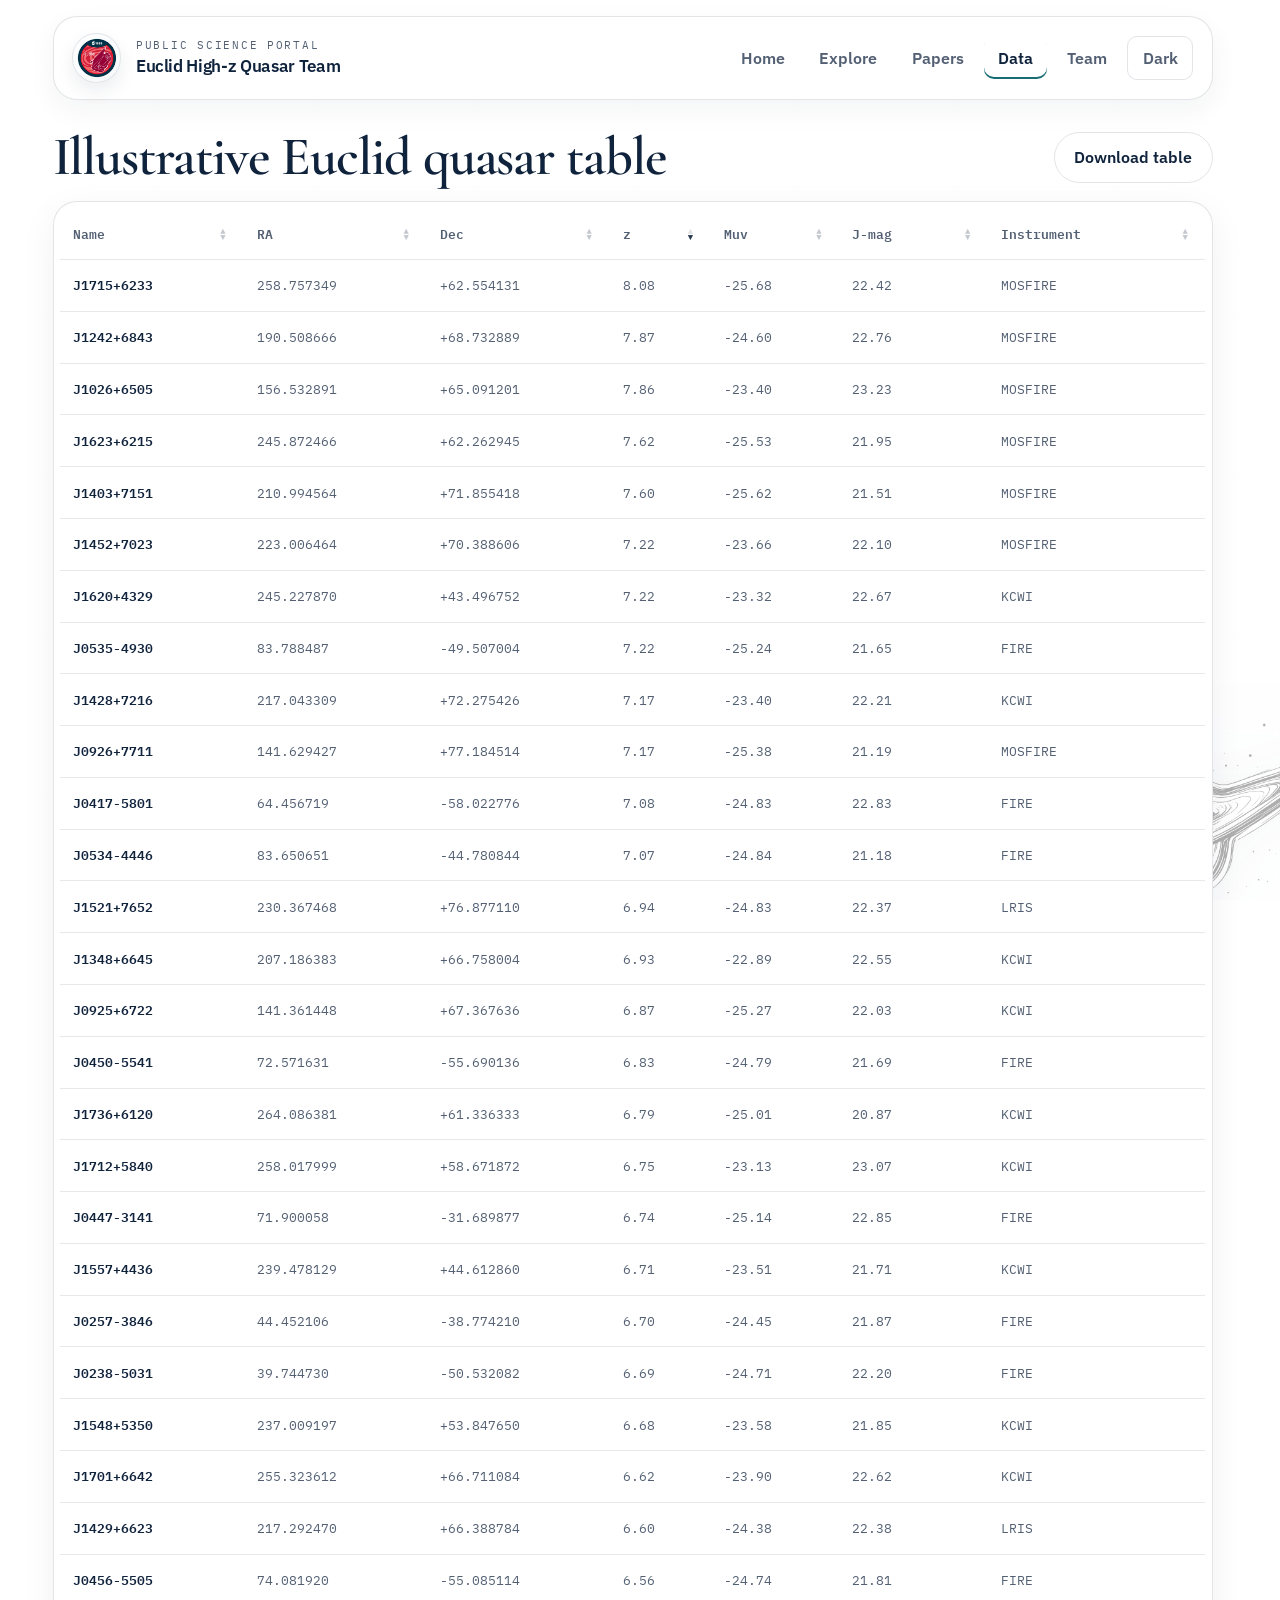
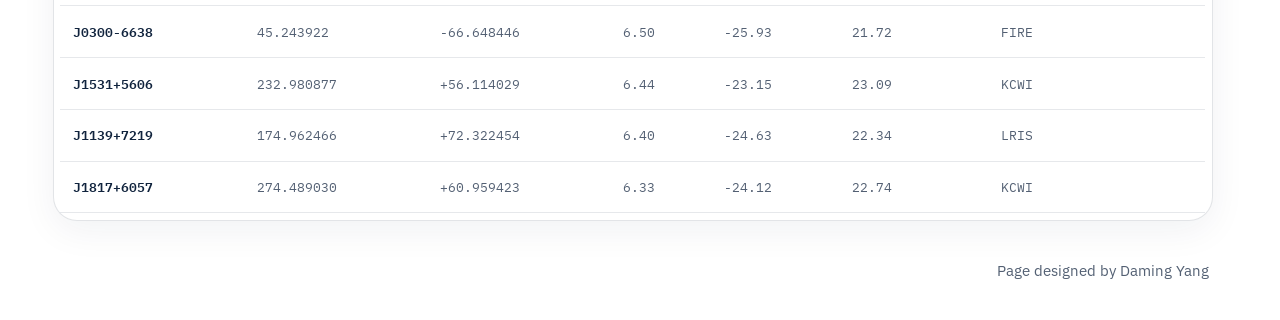
==== commit fa94fdd4: "Fix public data label and add consortium logo" ====
--- a/data.html
+++ b/data.html
@@ -73,7 +73,7 @@
               class="button secondary"
               href="downloads/euclid-published-sample.csv"
               download
-              >Download illustrative table</a
+              >Download table</a
             >
           </div>
           <div class="table-shell">
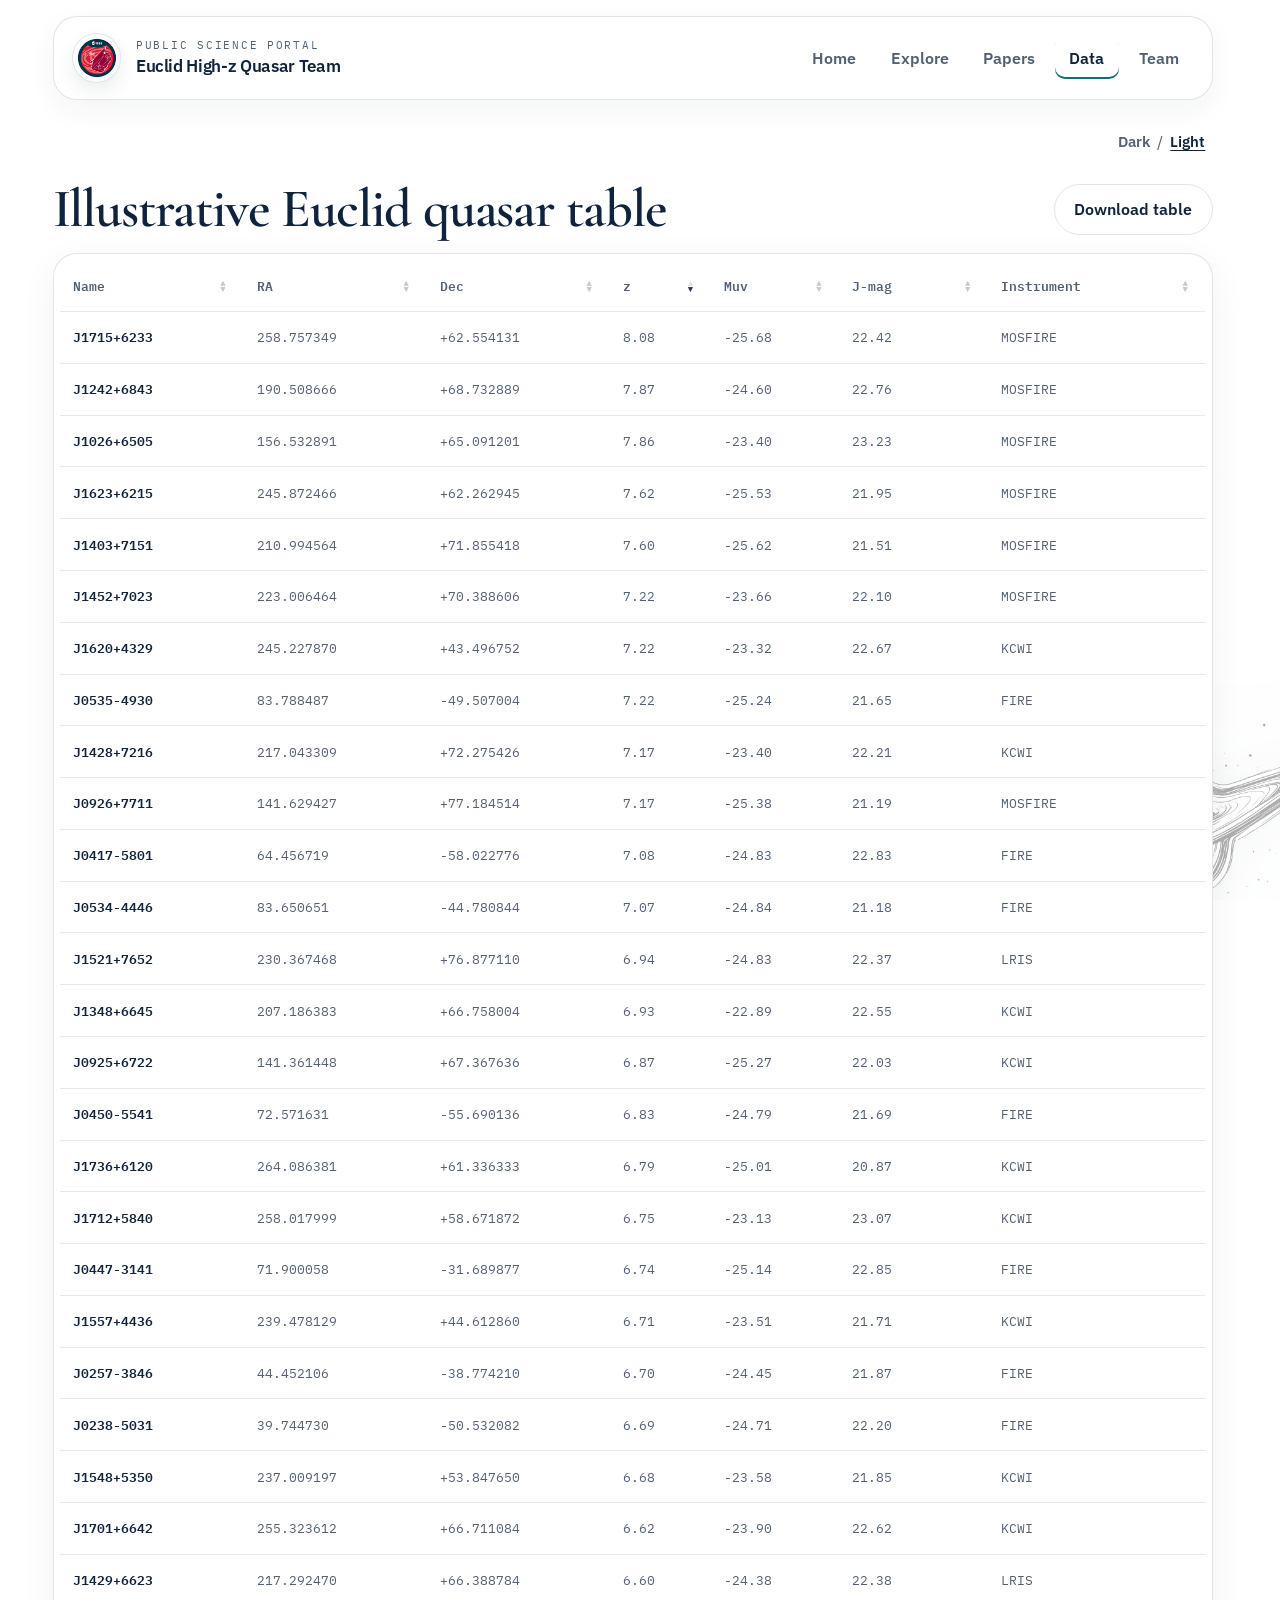
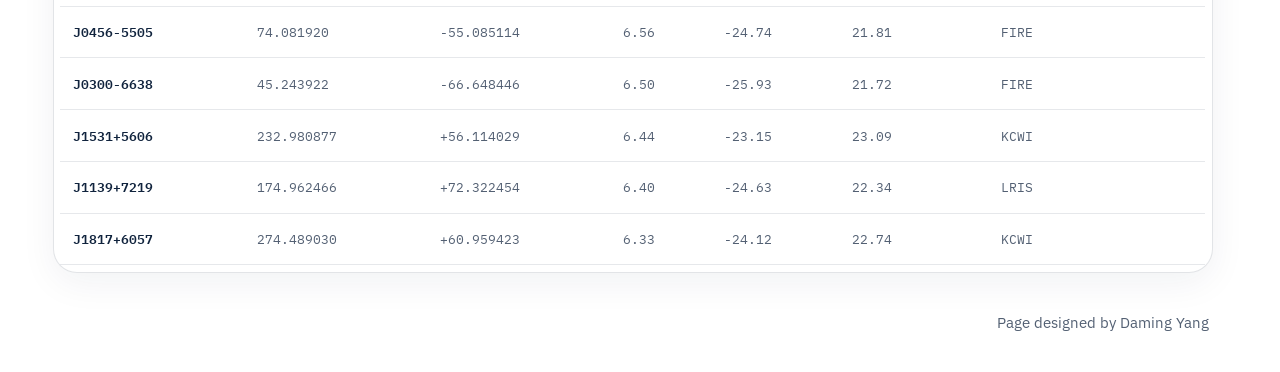
==== commit e3316953: "Sync public theme switcher layout with private site" ====
--- a/data.html
+++ b/data.html
@@ -61,9 +61,15 @@
           <a data-nav="papers" href="papers.html">Papers</a>
           <a data-nav="data" href="data.html">Data</a>
           <a data-nav="team" href="team.html">Team</a>
-          <button class="site-theme-toggle" type="button" data-theme-toggle>Dark</button>
         </nav>
       </header>
+      <div class="site-header-controls">
+        <div class="paper-view-toggle site-theme-switcher" aria-label="Theme mode">
+          <button class="paper-view-button" type="button" data-theme-option="dark" aria-pressed="false">Dark</button>
+          <span class="paper-view-separator" aria-hidden="true">/</span>
+          <button class="paper-view-button" type="button" data-theme-option="light" aria-pressed="false">Light</button>
+        </div>
+      </div>
 
       <main>
         <section class="card-section">
--- a/assets/styles.css
+++ b/assets/styles.css
@@ -423,8 +423,7 @@
   align-items: center;
 }
 
-.site-nav a,
-.site-theme-toggle {
+.site-nav a {
   padding: 0.7rem 0.9rem;
   border-radius: 10px;
   color: var(--ink-soft);
@@ -437,13 +436,15 @@
   box-shadow: inset 0 -2px 0 var(--teal);
 }
 
-.site-theme-toggle {
-  border: 1px solid var(--theme-toggle-border);
-  background: var(--theme-toggle-background);
-  color: var(--theme-toggle-ink);
-  font: inherit;
-  font-weight: 600;
-  cursor: pointer;
+.site-header-controls {
+  display: flex;
+  justify-content: flex-end;
+  margin: 0.8rem 0 0.2rem;
+  padding-right: 0.45rem;
+}
+
+.site-theme-switcher {
+  align-items: center;
 }
 
 .hero,
@@ -452,6 +453,10 @@
   grid-template-columns: minmax(0, 1.7fr) minmax(280px, 0.95fr);
   gap: 1.5rem;
   align-items: stretch;
+}
+
+.hero {
+  margin-top: 2rem;
 }
 
 .page-hero {
@@ -629,8 +634,7 @@
 
 .button:hover,
 .download-link:hover,
-.site-nav a:hover,
-.site-theme-toggle:hover {
+.site-nav a:hover {
   transform: translateY(-1px);
 }
 
@@ -1788,8 +1792,9 @@
     text-align: center;
   }
 
-  .site-theme-toggle {
-    flex: 1 1 calc(50% - 0.35rem);
+  .site-header-controls {
+    justify-content: flex-start;
+    padding-right: 0;
   }
 
   h1 {
